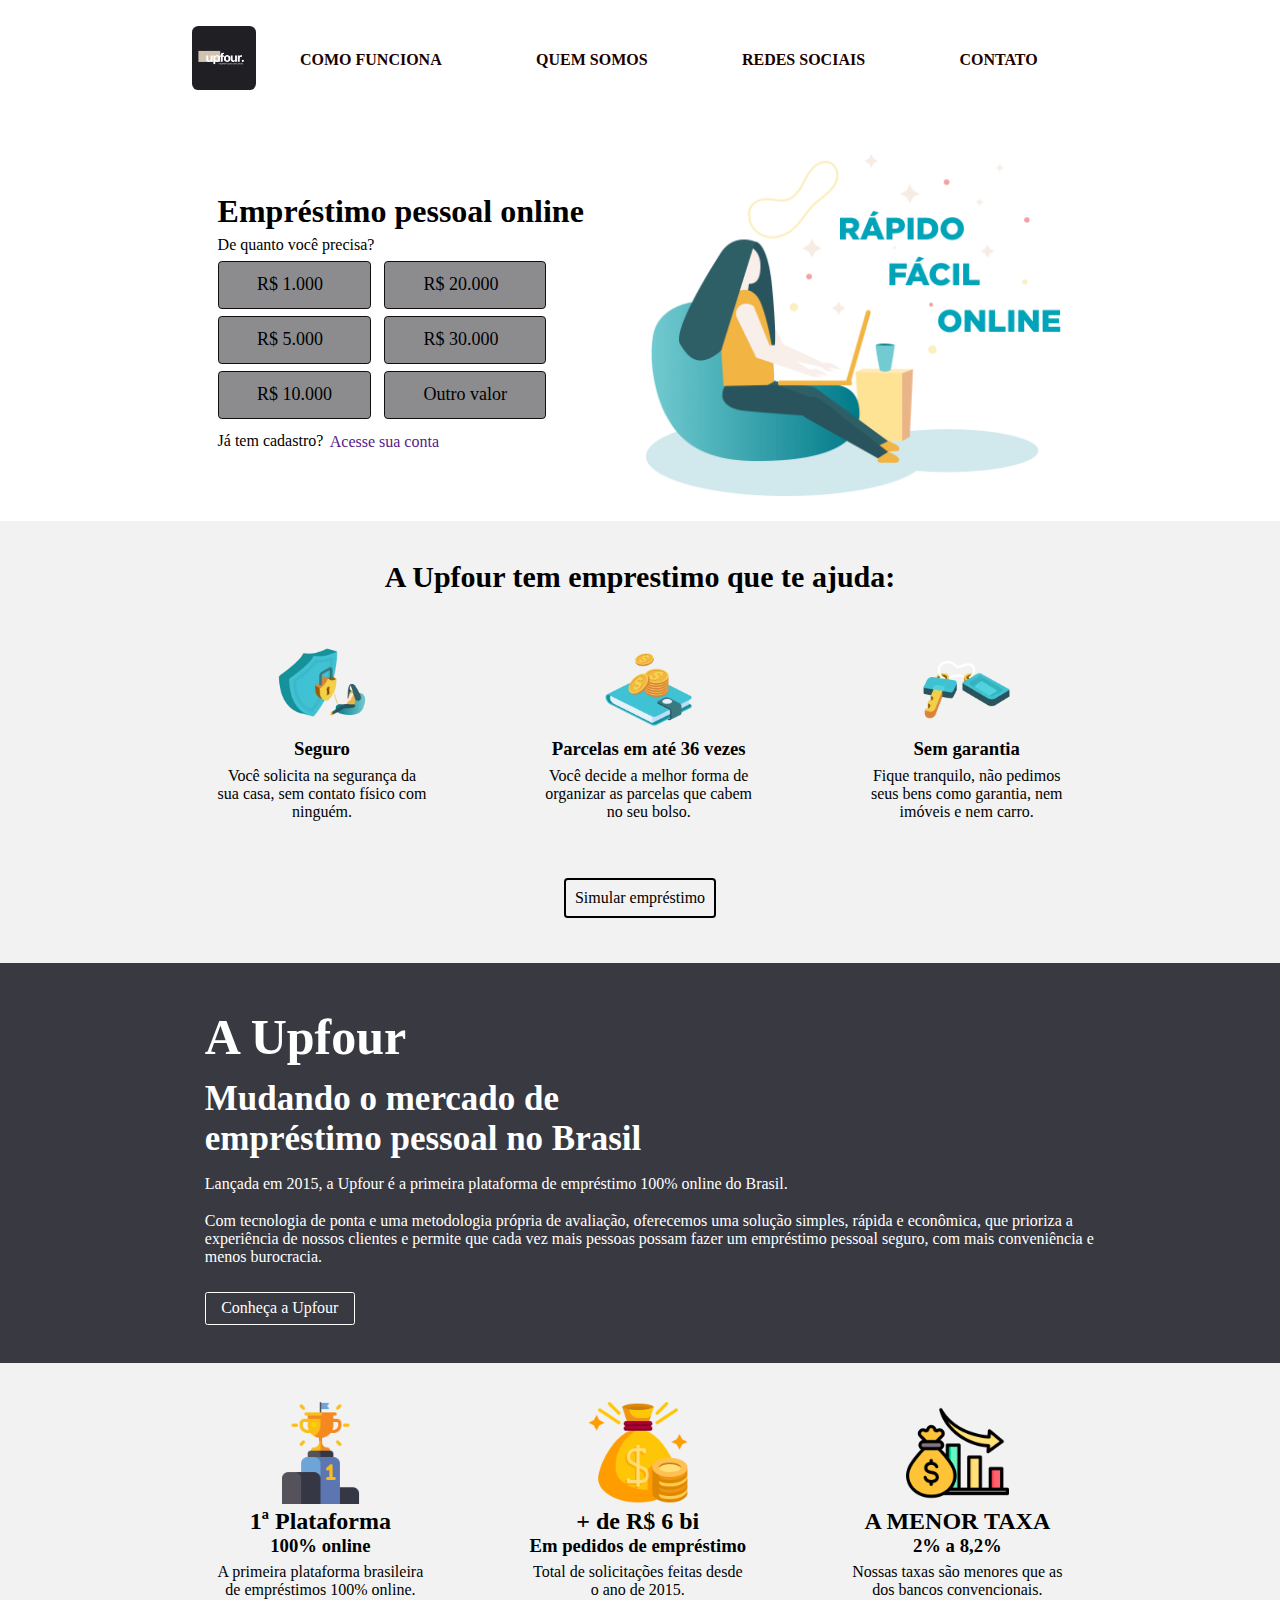
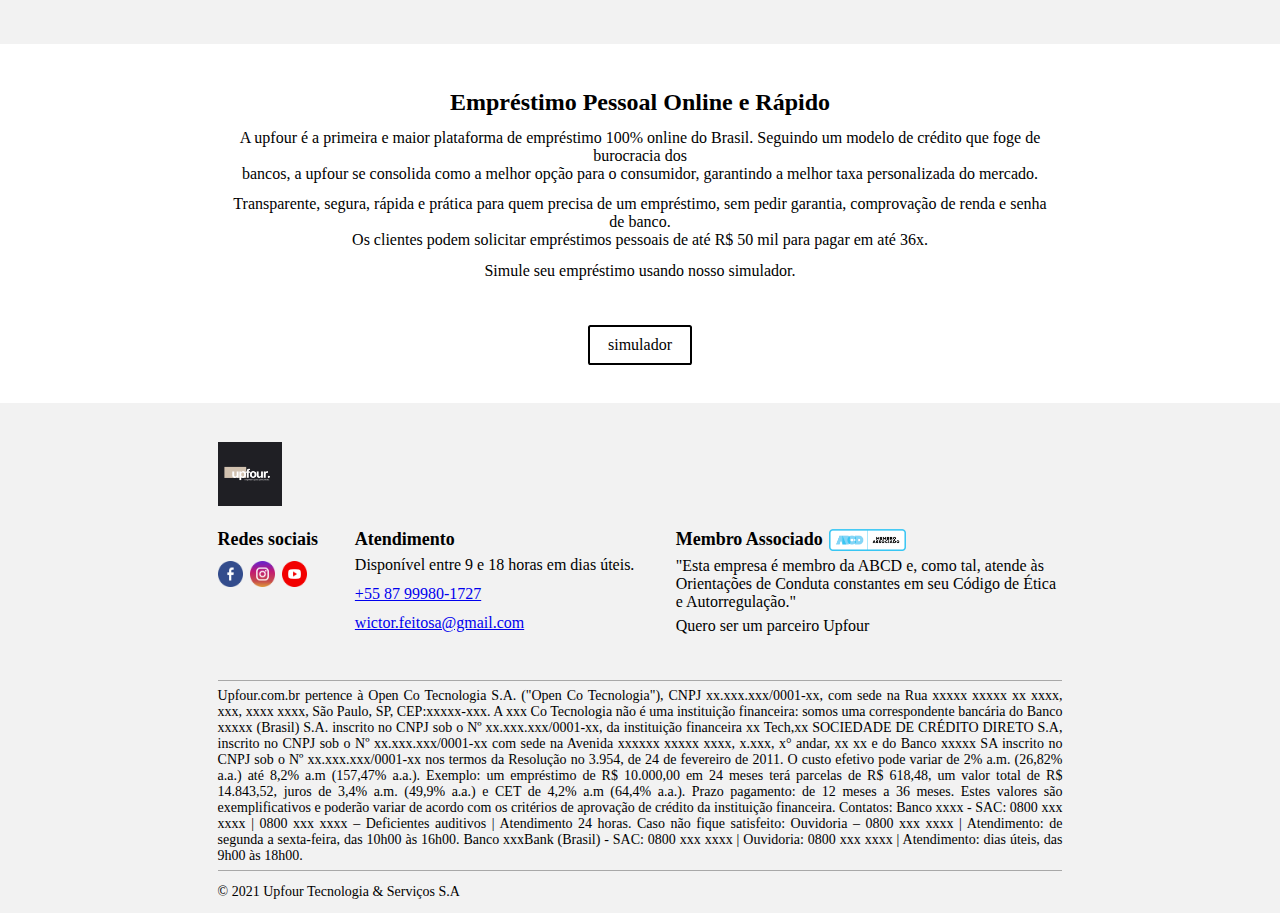
==== index.html @ 263d9474 "projeto landing-page, primeira página" ====
<!DOCTYPE html>
<html lang="pt-BR">
  <head>
    <meta charset="UTF-8" />
    <meta name="viewport" content="width=device-width, initial-scale=1.0" />
    <title>Document</title>
    <meta name="description" content="" />
    <!-- mostra quais as primeiras linhas que aparecem na busca pelos motores de busca -->
    <link rel="stylesheet" href="/css/index.css" />
  </head>

  <body>
    <header>
      <!-- cabeçalho -->
      <img src="/img/upfour.png" alt="Imagem da logo upfour" />
      <ul>
        <li><a href="">Como Funciona</a></li>
        <li><a href="">Quem Somos</a></li>
        <li><a href="">Redes Sociais</a></li>
        <li><a href="">Contato</a></li>
      </ul>
    </header>

    <!-- primeiro bloco -->
    <main>
      <div>
        <h1>Empréstimo pessoal online</h1>

        <p>De quanto você precisa?</p>

        <ul>
          <div>
            <li>R$ 1.000</li>
            <li>R$ 5.000</li>
            <li>R$ 10.000</li>
          </div>
          <div>
            <li>R$ 20.000</li>
            <li>R$ 30.000</li>
            <li>Outro valor</li>
          </div>
        </ul>
        <div class="tem-cadastro">
        <p>Já tem cadastro?</p>
        <a href="">Acesse sua conta</a>
      </div>

      </div>
      <img
        class="img-primeiro-bloco"
        src="/img/easy.png"
        alt="Moça sentada na frente do notebook"
      />
    </main>

    <!-- segundo bloco -->
    <div class="background-segundo-bloco">
      <h2>A Upfour tem emprestimo que te ajuda:</h2>
      <div class="segundo-bloco">
        <div>
          <img class="img-segundo-bloco" src="/img/seguro.webp" alt="Seguro" />
          <h3>Seguro</h3>
          <p>
            Você solicita na segurança da <br />
            sua casa, sem contato físico com <br />
            ninguém.
          </p>
        </div>

        <div>
          <img
            class="img-segundo-bloco"
            src="/img/parcelamento.webp"
            alt="Parelmaneto"
          />
          <h3>Parcelas em até 36 vezes</h3>
          <p>
            Você decide a melhor forma de <br />
            organizar as parcelas que cabem <br />
            no seu bolso.
          </p>
        </div>

        <div>
          <img
            class="img-segundo-bloco"
            src="/img/sem-garantia.webp"
            alt="Sem garantia"
          />
          <h3>Sem garantia</h3>
          <p>
            Fique tranquilo, não pedimos <br />
            seus bens como garantia, nem <br />
            imóveis e nem carro.
          </p>
        </div>
      </div>

      <div class="conteiner-simular-emprestimo">
        <p class="simular-emprestimo">Simular empréstimo</p>
      </div>
    </div>

    <!-- terceiro bloco -->
    <div class="background-terceiro-bloco">
      <div class="terceiro-bloco">
        <p class="titulo-terceiro-bloco">A Upfour</p>
        <h2>
          Mudando o mercado de <br />
          empréstimo pessoal no Brasil
        </h2>
        <p>
          Lançada em 2015, a Upfour é a primeira plataforma de empréstimo 100%
          online do Brasil.
        </p>
        <p>
          Com tecnologia de ponta e uma metodologia própria de avaliação,
          oferecemos uma solução simples, rápida e econômica, que prioriza a
          <br />
          experiência de nossos clientes e permite que cada vez mais pessoas
          possam fazer um empréstimo pessoal seguro, com mais conveniência e
          <br />
          menos burocracia.
        </p>
        <div class="conhececa-a-upfour">Conheça a Upfour</div>
      </div>
    </div>
    <!-- quarto bloco -->
    <div class="background-quarto-bloco">
      <div class="quarto-bloco">
        <div>
          <img class="img-quarto-bloco" src="/img/numero1.png" alt="Seguro" />
          <h2>1ª Plataforma</h2>
          <h3>100% online</h3>
          <p>
            A primeira plataforma brasileira <br />
            de empréstimos 100% online.
          </p>
        </div>

        <div>
          <img
            class="img-quarto-bloco"
            src="/img/dinheiro.png"
            alt="Parcelamento"
          />
          <h2>+ de R$ 6 bi</h2>
          <h3>Em pedidos de empréstimo</h3>
          <p>
            Total de solicitações feitas desde <br />
            o ano de 2015.
          </p>
        </div>

        <div>
          <img
            class="img-quarto-bloco"
            src="/img/menor-taxa.png"
            alt="Menor taxa"
          />
          <h2 class="menor-taxa">A menor taxa</h2>
          <h3>2% a 8,2%</h3>
          <p>
            Nossas taxas são menores que as <br />
            dos bancos convencionais.
          </p>
        </div>
      </div>
    </div>

    <!-- quinto bloco -->
    <div class="quinto-bloco">
      <h2>Empréstimo Pessoal Online e Rápido</h2>
      <p>
        A upfour é a primeira e maior plataforma de empréstimo 100% online do
        Brasil. Seguindo um modelo de crédito que foge de burocracia dos <br />
        bancos, a upfour se consolida como a melhor opção para o consumidor,
        garantindo a melhor taxa personalizada do mercado.
      </p>
      <p>
        Transparente, segura, rápida e prática para quem precisa de um
        empréstimo, sem pedir garantia, comprovação de renda e senha de banco.
        <br />
        Os clientes podem solicitar empréstimos pessoais de até R$ 50 mil para
        pagar em até 36x.
      </p>
      <p>Simule seu empréstimo usando nosso simulador.</p>
    </div>

    <div class="conteiner-simulador-quinto-bloco">
      <div class="simulador-quinto-bloco">simulador</div>
    </div>

    <!-- footer-->
    <footer>
      <div class="logo-sozinha">
        <img src="/img/upfour.png" alt="Logo-Upfour" />
      </div>
      <div class="conteiner-footer">
        <div class="redes-sociais">
          Redes sociais
          <nav>
            <a href="https://www.facebook.com/wictorfeitosa" target="blank"
              ><img src="/img/face-icon.png" alt="Facebook-img"
            /></a>
            <a href="https://www.instagram.com/wictorfeitosa/" target="blank"
              ><img src="/img/insta-icon.png" alt="Instagram-img"
            /></a>
            <a
              href="https://www.youtube.com/channel/UCQmct7AjQuO8314DEors5Pw"
              target="blank"
              ><img src="/img/youtube-icon.png" alt="Youtube-img"
            /></a>
          </nav>
        </div>

        <div>
          <div class="atendimento">Atendimento</div>
          <div>
            <p>Disponível entre 9 e 18 horas em dias úteis.</p>
            <nav>
              <a href="https://api.whatsapp.com/send?phone=5587999801727&text=Oi%2C%20quero%20falar%20com%20voc%C3%AA!" target="blank">+55 87 99980-1727</a>
              <a href="https://www.gmail.com" target="blank">wictor.feitosa@gmail.com</a>
            </nav>
          </div>
        </div>

        <div class="membro-associado">
          <div class="acbd">
            <div class="membro">Membro Associado</div>
            <img src="/img/abcd-logo.png" alt="ABCD-logo-associado" />
          </div>
          <p>
            "Esta empresa é membro da ABCD e, como tal, atende às <br />
            Orientações de Conduta constantes em seu Código de Ética <br />
            e Autorregulação."
          </p>
          <p>Quero ser um parceiro Upfour</p>
        </div>
      </div>

      <p class="footer-description">
        Upfour.com.br pertence à Open Co Tecnologia S.A. ("Open Co Tecnologia"),
        CNPJ xx.xxx.xxx/0001-xx, com sede na Rua xxxxx xxxxx xx xxxx, xxx, xxxx
        xxxx, São Paulo, SP, CEP:xxxxx-xxx. A xxx Co Tecnologia não é uma
        instituição financeira: somos uma correspondente bancária do Banco xxxxx
        (Brasil) S.A. inscrito no CNPJ sob o Nº xx.xxx.xxx/0001-xx, da
        instituição financeira xx Tech,xx SOCIEDADE DE CRÉDITO DIRETO S.A,
        inscrito no CNPJ sob o Nº xx.xxx.xxx/0001-xx com sede na Avenida xxxxxx
        xxxxx xxxx, x.xxx, x° andar, xx xx e do Banco xxxxx SA inscrito no CNPJ
        sob o Nº xx.xxx.xxx/0001-xx nos termos da Resolução no 3.954, de 24 de
        fevereiro de 2011. O custo efetivo pode variar de 2% a.m. (26,82% a.a.)
        até 8,2% a.m (157,47% a.a.). Exemplo: um empréstimo de R$ 10.000,00 em
        24 meses terá parcelas de R$ 618,48, um valor total de R$ 14.843,52,
        juros de 3,4% a.m. (49,9% a.a.) e CET de 4,2% a.m (64,4% a.a.). Prazo
        pagamento: de 12 meses a 36 meses. Estes valores são exemplificativos e
        poderão variar de acordo com os critérios de aprovação de crédito da
        instituição financeira. Contatos: Banco xxxx - SAC: 0800 xxx xxxx | 0800
        xxx xxxx – Deficientes auditivos | Atendimento 24 horas. Caso não fique
        satisfeito: Ouvidoria – 0800 xxx xxxx | Atendimento: de segunda a
        sexta-feira, das 10h00 às 16h00. Banco xxxBank (Brasil) - SAC: 0800 xxx
        xxxx | Ouvidoria: 0800 xxx xxxx | Atendimento: dias úteis, das 9h00 às
        18h00.
      </p>
      <p class="creditos">© 2021 Upfour Tecnologia & Serviços S.A</p>
    </footer>
    <script src="/js/index.js"></script>
  </body>
</html>
---- css/index.css ----
/* condições gerais */

* {
  margin: 0;
  padding: 0;
}

/* parte de cima da página */

header {
  display: flex;
  justify-content: space-between;
  align-items: center;
  margin-left: 15vw;
  margin-right: 15vw;
  margin-top: 2vw;
}

header ul {
  display: flex;
  justify-content: space-around;
  width: 100vw;
  list-style: none;
}

header img {
  width: 5vw;
  border-radius: 0.5vw;
}

header a {
  text-decoration: none;
  padding: 5px;
  text-transform: uppercase;
  color: rgb(27, 0, 0);
  font-weight: bolder;
}

header:hover {
  background-color: #8c8c8f;
  border-radius: 0.5vw;
  transition-duration: 0.3s;
  box-shadow: 0 2px rgb(27, 0, 0);
}

header a:hover {
  color: white;
  transition-duration: 0.3s;
}

/* primeiro bloco */

main {
  display: flex;
  justify-content: space-between;
  align-items: center;
  margin-left: 17vw;
  margin-right: 17vw;
  margin-top: 5vw;
}

main ul {
  display: flex;
  list-style: none;
}

main li {
  border: 1px solid rgb(19, 15, 15);
  background-color: #8c8c8f;
  padding: 1vw 3vw;
  margin-bottom: 0.5vw;
  margin-right: 1vw;
  border-radius: 0.3vw;
  font-size: 18px;
}

main li:hover {
  color: white;
  background-color: #323841;
  border-radius: .7vw;
  box-shadow: 0 1px rgb(27, 0, 0);
  transition-duration: 0.3s;  
}

main h1 {
  margin-bottom: 0.5vw;
}

main p {
  margin-bottom: 0.5vw;
}

main a {
  text-decoration: none;
}

.tem-cadastro , main p{
  display: flex;  
  margin-left: 0;
}

.img-primeiro-bloco {
  width: auto;
  height: 38vh;
}

/* segundo bloco */

.background-segundo-bloco {
  background-color: #f2f2f2;
  padding-top: 3vw;
  padding-bottom: 3vw;
  margin-top: 2vw;
}

.background-segundo-bloco h2 {
  font-size: 30px;
  display: flex;
  justify-content: center;
  margin-bottom: 4vw;
}

.segundo-bloco {
  display: flex;
  justify-content: space-between;
  align-items: center;
  text-align: center;
  margin-left: 16vw;
  margin-right: 16vw;
}

.img-segundo-bloco {
  width: 7vw;
  height: auto;
}

.segundo-bloco p {
  padding: 0 0.5vw;
}

.conteiner-simular-emprestimo {
  display: flex;
  justify-content: center;
  margin-top: 2vw;
}

.simular-emprestimo {
  border-radius: 0.3vw;
  border: 2px solid black;
  padding: 0.7vw;
  margin-top: 2vw;
}

.simular-emprestimo:hover {
  background-color: #323841;
  transition-duration: 0.3s;
  color: white; 
}

/* terceiro bloco */

.background-terceiro-bloco {
  background-color: #393941;
  color: white;
  padding-top: 3vw;
  padding-bottom: 3vw;
}

.terceiro-bloco {
  display: flex;
  flex-direction: column;
  margin-left: 16vw;
}

.titulo-terceiro-bloco {
  font-size: 50px;
  font-weight: 600;
  margin-bottom: 0.8vw;
}

.terceiro-bloco h2 {
  font-size: 35px;
  margin-bottom: 0.8vw;
}

.terceiro-bloco p {
  margin-bottom: 1vw;
  margin-left: 0;
}

.conhececa-a-upfour {
  display: flex;
  width: fit-content;
  border-radius: 0.2vw;
  border: 1px solid white;
  padding: 0.5vw 1.2vw;
  margin-top: 1vw;
}

.conhececa-a-upfour:hover {
  background-color: #1f1f24;
  transition-duration: 0.3s;
}

/* quarto bloco */

.background-quarto-bloco {
  background-color: #f2f2f2;
  padding-top: 3vw;
  padding-bottom: 3vw;
}

.quarto-bloco {
  display: flex;
  justify-content: space-between;
  text-align: center;
  margin-left: 16vw;
  margin-right: 16vw;
}

.quarto-bloco p {
  padding: 0 0.5vw;
}

.img-quarto-bloco {
  width: 8vw;
  height: auto;
}

.menor-taxa {
  text-transform: uppercase;
}

/* quinto bloco */

.quinto-bloco {
  display: flex;
  flex-direction: column;
  text-align: center;
  margin-top: 3vw;
  margin-bottom: 3vw;
  margin-left: 17vw;
  margin-right: 17vw;
}

.quinto-bloco h2,
p {
  margin: 0.5vw;
}

.conteiner-simulador-quinto-bloco {
  display: flex;
  justify-content: center;
}

.simulador-quinto-bloco {
  border-radius: 0.2vw;
  border: 2px solid black;
  padding: 0.7vw 1.4vw;
  margin-bottom: 3vw;
}

.simulador-quinto-bloco:hover {
  background-color: #323841;
  transition-duration: 0.3s;
  color: white;
}

/* footer */

footer {
  background-color: #f2f2f2;
}

.redes-sociais, .atendimento, .membro {
  font-size: 18px;
  font-weight: 550;
}


.redes-sociais nav, a {
  display: flex;
  margin: .3vw .5vw 0 0;  
}

footer img{
 width: 2vw;
 height: auto;
}

footer p {
margin-left: 0;
} 

.logo-sozinha img {
 width: 5vw;
 margin-top: 3vw;
 margin-left: 17vw;
 margin-bottom: 1.5vw;
}


.conteiner-footer {
  display: flex;
  justify-content: space-between;
  margin-left: 17vw;
  margin-right: 17vw;
}

.atendimento nav, a {
  display: flex;
  flex-direction: column;
  padding: .3vw 0;
}

.acbd {
  display: flex; 
}

.membro-associado img {
  margin-left: .5vw;
  width: 6vw;
  height: auto;
}

.footer-description {
  margin: 3vw 17vw 1vw 17vw;
  text-align: justify;
  border-top: 1px solid rgb(168, 168, 168);
  border-bottom: 1px solid rgb(168, 168, 168);
  padding: .5vw 0;
  
} 

.creditos {
  padding-left: 17vw;
  padding-bottom: 1vw;
}

.footer-description, .creditos {
  font-size: 14px;
}
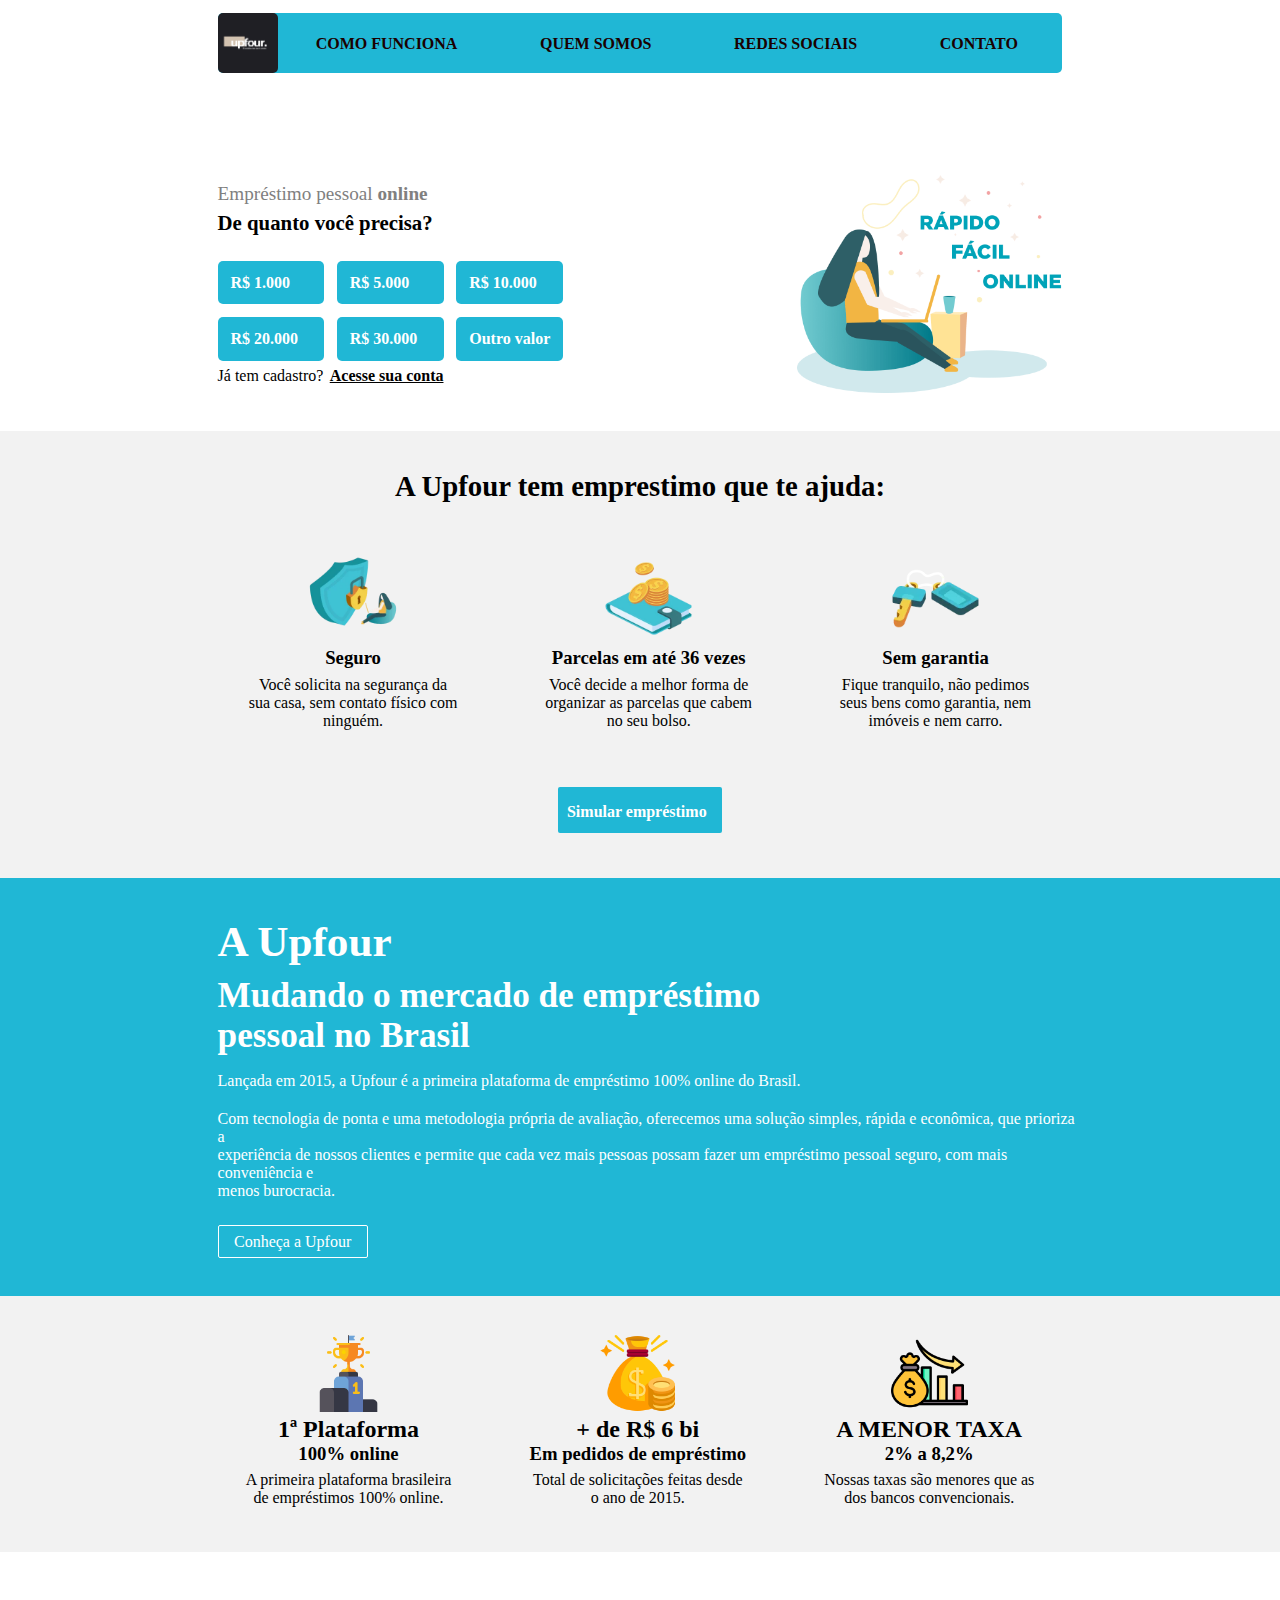
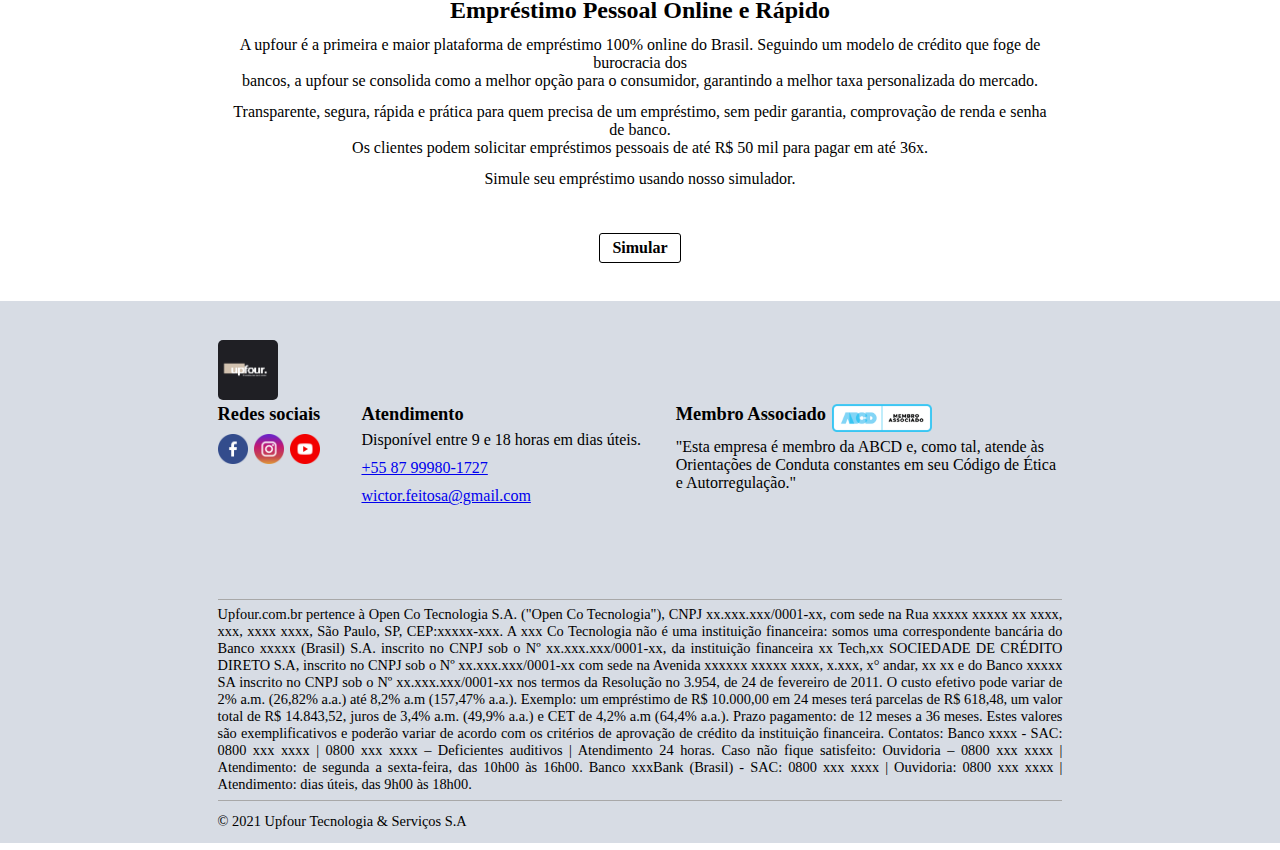
==== commit d781377c: "atualizações de responsividade e ajustes de tamanho na página inicial" ====
--- a/index.html
+++ b/index.html
@@ -10,41 +10,40 @@
   </head>
 
   <body>
-    <header>
-      <!-- cabeçalho -->
-      <img src="/img/upfour.png" alt="Imagem da logo upfour" />
+    <!-- cabeçalho -->
+    <header>    
+     
+      <img src="/img/upfour.png" alt="Imagem da logo upfour" />    
       <ul>
-        <li><a href="">Como Funciona</a></li>
+        <li><a href="/html/como-funciona.html">Como Funciona</a></li>
         <li><a href="">Quem Somos</a></li>
         <li><a href="">Redes Sociais</a></li>
         <li><a href="">Contato</a></li>
       </ul>
+   
     </header>
 
     <!-- primeiro bloco -->
     <main>
-      <div>
-        <h1>Empréstimo pessoal online</h1>
-
-        <p>De quanto você precisa?</p>
+      <div class="espaco-lista-img">
+        <p class="emprestimo-pessoal">
+          Empréstimo pessoal <strong>online</strong>
+        </p>
+        <p class="quanto-precisa">De quanto você precisa?</p>
 
         <ul>
-          <div>
-            <li>R$ 1.000</li>
-            <li>R$ 5.000</li>
-            <li>R$ 10.000</li>
-          </div>
-          <div>
-            <li>R$ 20.000</li>
-            <li>R$ 30.000</li>
-            <li>Outro valor</li>
-          </div>
+          <li><a href="">R$ 1.000</a></li>
+          <li><a href="">R$ 5.000</a></li>
+          <li><a href="">R$ 10.000</a></li>
+          <li><a href="">R$ 20.000</a></li>
+          <li><a href="">R$ 30.000</a></li>
+          <li><a href="">Outro valor</a></li>
         </ul>
+
         <div class="tem-cadastro">
-        <p>Já tem cadastro?</p>
-        <a href="">Acesse sua conta</a>
-      </div>
-
+          <p>Já tem cadastro?</p>
+          <a href="">Acesse sua conta</a>
+        </div>
       </div>
       <img
         class="img-primeiro-bloco"
@@ -96,18 +95,18 @@
         </div>
       </div>
 
-      <div class="conteiner-simular-emprestimo">
-        <p class="simular-emprestimo">Simular empréstimo</p>
+      <div class="simular-emprestimo">
+        <p><a href="">Simular empréstimo</a></p>
       </div>
     </div>
 
     <!-- terceiro bloco -->
     <div class="background-terceiro-bloco">
       <div class="terceiro-bloco">
-        <p class="titulo-terceiro-bloco">A Upfour</p>
+        <h1 class="titulo-terceiro-bloco">A Upfour</h1>
         <h2>
-          Mudando o mercado de <br />
-          empréstimo pessoal no Brasil
+          Mudando o mercado de
+          empréstimo<br> pessoal no Brasil
         </h2>
         <p>
           Lançada em 2015, a Upfour é a primeira plataforma de empréstimo 100%
@@ -122,7 +121,9 @@
           <br />
           menos burocracia.
         </p>
-        <div class="conhececa-a-upfour">Conheça a Upfour</div>
+        <div class="conhececa-a-upfour">
+          <a href="">Conheça a Upfour</a>
+        </div>
       </div>
     </div>
     <!-- quarto bloco -->
@@ -188,11 +189,12 @@
     </div>
 
     <div class="conteiner-simulador-quinto-bloco">
-      <div class="simulador-quinto-bloco">simulador</div>
+      <div class="simulador-quinto-bloco"><a href="">Simular</a></div>
     </div>
 
     <!-- footer-->
     <footer>
+      <div>
       <div class="logo-sozinha">
         <img src="/img/upfour.png" alt="Logo-Upfour" />
       </div>
@@ -206,7 +208,7 @@
             <a href="https://www.instagram.com/wictorfeitosa/" target="blank"
               ><img src="/img/insta-icon.png" alt="Instagram-img"
             /></a>
-            <a
+            <a class="espaco-entre-itens-footer"
               href="https://www.youtube.com/channel/UCQmct7AjQuO8314DEors5Pw"
               target="blank"
               ><img src="/img/youtube-icon.png" alt="Youtube-img"
@@ -214,13 +216,19 @@
           </nav>
         </div>
 
-        <div>
+        <div class="conteiner-atendimento">
           <div class="atendimento">Atendimento</div>
           <div>
             <p>Disponível entre 9 e 18 horas em dias úteis.</p>
             <nav>
-              <a href="https://api.whatsapp.com/send?phone=5587999801727&text=Oi%2C%20quero%20falar%20com%20voc%C3%AA!" target="blank">+55 87 99980-1727</a>
-              <a href="https://www.gmail.com" target="blank">wictor.feitosa@gmail.com</a>
+              <a
+                href="https://api.whatsapp.com/send?phone=5587999801727&text=Oi%2C%20quero%20falar%20com%20voc%C3%AA!"
+                target="blank"
+                >+55 87 99980-1727</a
+              >
+              <a class="espaco-entre-itens-footer" href="https://www.gmail.com" target="blank"
+                >wictor.feitosa@gmail.com</a
+              >
             </nav>
           </div>
         </div>
@@ -235,7 +243,7 @@
             Orientações de Conduta constantes em seu Código de Ética <br />
             e Autorregulação."
           </p>
-          <p>Quero ser um parceiro Upfour</p>
+
         </div>
       </div>
 
--- a/css/index.css
+++ b/css/index.css
@@ -5,42 +5,45 @@
   padding: 0;
 }
 
-/* parte de cima da página */
+/* header*/
 
 header {
+  background-color: #20b7d5;
+  border-radius: 5px;
   display: flex;
   justify-content: space-between;
   align-items: center;
-  margin-left: 15vw;
-  margin-right: 15vw;
-  margin-top: 2vw;
+  margin-left: 17vw;
+  margin-top: 1vw;
+  margin-right: 17vw;
 }
 
 header ul {
   display: flex;
+  flex-wrap: wrap;
   justify-content: space-around;
   width: 100vw;
   list-style: none;
 }
 
 header img {
-  width: 5vw;
-  border-radius: 0.5vw;
+  width: 60px;
+  border-radius: 5px;
 }
 
 header a {
   text-decoration: none;
-  padding: 5px;
+  padding: 1vw;
   text-transform: uppercase;
   color: rgb(27, 0, 0);
-  font-weight: bolder;
+  font-weight: 600;
 }
 
 header:hover {
-  background-color: #8c8c8f;
-  border-radius: 0.5vw;
+  background-color: #1895a7;
+  border-radius: 5px;
+  box-shadow: 1px 1px rgb(27, 0, 0);
   transition-duration: 0.3s;
-  box-shadow: 0 2px rgb(27, 0, 0);
 }
 
 header a:hover {
@@ -54,54 +57,95 @@
   display: flex;
   justify-content: space-between;
   align-items: center;
+  padding-top: 46px;
+  padding-top: 8vw;
   margin-left: 17vw;
   margin-right: 17vw;
-  margin-top: 5vw;
+  margin-bottom: 3vw;
+}
+
+.espaco-lista-img {
+  display: flex;
+  flex-direction: column;
 }
 
 main ul {
-  display: flex;
+  display: grid;
+  grid-template-columns: repeat(3, 1fr);
+  grid-template-rows: repeat(2, 1fr);
+  grid-gap: 1vw;
   list-style: none;
+  /* width: 100%;  
+  display: flex;
+  list-style: none; 
+  flex-wrap: wrap; 
+  text-align: center;  */
+  text-align: center;
 }
 
 main li {
-  border: 1px solid rgb(19, 15, 15);
-  background-color: #8c8c8f;
-  padding: 1vw 3vw;
-  margin-bottom: 0.5vw;
-  margin-right: 1vw;
-  border-radius: 0.3vw;
-  font-size: 18px;
-}
-
-main li:hover {
+  /* flex: 1; */
+  background-color: #20b7d5;
+  color: black;
+  border-radius: 5px;
+  font-size: 1em;
+  font-weight: 600;
+}
+
+main li > a {
+  margin: 0;
+  display: flex;
+  text-align: center;
+  padding: 1vw 1vw;
+  text-decoration: none;
   color: white;
-  background-color: #323841;
-  border-radius: .7vw;
-  box-shadow: 0 1px rgb(27, 0, 0);
-  transition-duration: 0.3s;  
-}
-
-main h1 {
-  margin-bottom: 0.5vw;
-}
-
-main p {
-  margin-bottom: 0.5vw;
-}
-
-main a {
-  text-decoration: none;
-}
-
-.tem-cadastro , main p{
-  display: flex;  
+}
+
+.emprestimo-pessoal {
+  color: gray;
+  font-size: 1.2em;
+  font-style: normal;
   margin-left: 0;
+}
+
+.quanto-precisa {
+  margin-bottom: 2vw;
+  font-size: 1.3em;
+  font-weight: 800;
+  margin-left: 0;
+}
+
+.tem-cadastro {
+  align-items: center;
+  display: flex;
+  font-size: 1em;
+}
+
+.tem-cadastro p {
+  margin-left: 0;
+}
+
+.tem-cadastro a {
+  text-decoration: underline;
+  font-weight: 600;
+  color: black;
+  padding-top: 0;
 }
 
 .img-primeiro-bloco {
   width: auto;
-  height: 38vh;
+  height: 17vw;
+}
+
+.quanto-precisa {
+  padding-bottom: 2vw;
+  margin: 0;
+}
+
+main li:hover {
+  background-color: #1895a7;
+  box-shadow: 1px 1px rgb(27, 0, 0);
+  transition-duration: 0.3s;
 }
 
 /* segundo bloco */
@@ -114,15 +158,18 @@
 }
 
 .background-segundo-bloco h2 {
-  font-size: 30px;
-  display: flex;
+  font-size: 1.8em;
+  display: flex;
+  margin-left: 17vw;
+  margin-right: 17vw;
   justify-content: center;
   margin-bottom: 4vw;
 }
 
 .segundo-bloco {
   display: flex;
-  justify-content: space-between;
+  justify-content: space-around;
+  flex-wrap: wrap;
   align-items: center;
   text-align: center;
   margin-left: 16vw;
@@ -138,29 +185,40 @@
   padding: 0 0.5vw;
 }
 
-.conteiner-simular-emprestimo {
+.simular-emprestimo {
   display: flex;
   justify-content: center;
   margin-top: 2vw;
 }
 
-.simular-emprestimo {
-  border-radius: 0.3vw;
-  border: 2px solid black;
+.simular-emprestimo p {
+  background-color: #20b7d5;
+  border-radius: 2px;
   padding: 0.7vw;
   margin-top: 2vw;
 }
 
-.simular-emprestimo:hover {
-  background-color: #323841;
+.simular-emprestimo > p a {
+  color: white;
+  text-decoration: none;
+  font-weight: 600;
+}
+
+.simular-emprestimo p:hover {
+  background-color: #1895a7;
+  box-shadow: 1px 1px rgb(27, 0, 0);
   transition-duration: 0.3s;
-  color: white; 
+}
+
+.simular-emprestimo a:hover {
+  color: white;
+  transition-duration: 0.3s;
 }
 
 /* terceiro bloco */
 
 .background-terceiro-bloco {
-  background-color: #393941;
+  background-color: #20b7d5;
   color: white;
   padding-top: 3vw;
   padding-bottom: 3vw;
@@ -169,36 +227,47 @@
 .terceiro-bloco {
   display: flex;
   flex-direction: column;
-  margin-left: 16vw;
+  margin-left: 17vw;
 }
 
 .titulo-terceiro-bloco {
-  font-size: 50px;
+  margin-right: 16vw;
+  font-size: 2.7rem;
   font-weight: 600;
   margin-bottom: 0.8vw;
 }
 
 .terceiro-bloco h2 {
-  font-size: 35px;
+  margin-right: 16vw;
+  font-size: 2.2rem;
   margin-bottom: 0.8vw;
 }
 
 .terceiro-bloco p {
   margin-bottom: 1vw;
   margin-left: 0;
+  margin-right: 16vw;
 }
 
 .conhececa-a-upfour {
   display: flex;
   width: fit-content;
-  border-radius: 0.2vw;
+  border-radius: 2px;
   border: 1px solid white;
   padding: 0.5vw 1.2vw;
   margin-top: 1vw;
 }
 
+.conhececa-a-upfour a {
+  margin: 0;
+  padding: 0;
+  color: white;
+  text-decoration: none;
+}
+
 .conhececa-a-upfour:hover {
-  background-color: #1f1f24;
+  background-color: #1895a7;
+  box-shadow: 1px 1px rgb(27, 0, 0);
   transition-duration: 0.3s;
 }
 
@@ -212,7 +281,8 @@
 
 .quarto-bloco {
   display: flex;
-  justify-content: space-between;
+  justify-content: space-around;
+  flex-wrap: wrap;
   text-align: center;
   margin-left: 16vw;
   margin-right: 16vw;
@@ -223,7 +293,7 @@
 }
 
 .img-quarto-bloco {
-  width: 8vw;
+  width: 6vw;
   height: auto;
 }
 
@@ -254,14 +324,28 @@
 }
 
 .simulador-quinto-bloco {
-  border-radius: 0.2vw;
-  border: 2px solid black;
-  padding: 0.7vw 1.4vw;
+  border-radius: 3px;
+  border: 1px solid black;
+  padding: 0;
   margin-bottom: 3vw;
 }
 
+.simulador-quinto-bloco a {
+  text-decoration: none;
+  font-weight: bold;
+  padding: 0.4vw 1vw;
+  margin: 0;
+  color: black;
+}
+
+.simulador-quinto-bloco a:hover {
+  color: white;
+  transition-duration: 0.3s;
+}
+
 .simulador-quinto-bloco:hover {
-  background-color: #323841;
+  background-color: #1895a7;
+  box-shadow: 1px 1px rgb(27, 0, 0);
   transition-duration: 0.3s;
   color: white;
 }
@@ -269,74 +353,355 @@
 /* footer */
 
 footer {
-  background-color: #f2f2f2;
-}
-
-.redes-sociais, .atendimento, .membro {
-  font-size: 18px;
-  font-weight: 550;
-}
-
-
-.redes-sociais nav, a {
-  display: flex;
-  margin: .3vw .5vw 0 0;  
-}
-
-footer img{
- width: 2vw;
- height: auto;
+  background-color: #d7dce4;
+}
+
+.redes-sociais,
+.atendimento,
+.membro {
+  font-size: 1.15rem;
+  font-weight: 600;
+}
+
+.redes-sociais {
+  margin-right: 1vw;
+  margin-bottom: 3vw;
+}
+
+
+.conteiner-atendimento {  
+  margin-right: 1vw;
+  margin-bottom: 3vw;
+}
+
+.redes-sociais nav,
+a {
+  display: flex;
+  width: max-content;
+  margin: 0.2vw 0.5vw 0 0;
+}
+
+footer img {
+  width: 30px;
+  height: auto;
 }
 
 footer p {
-margin-left: 0;
-} 
+  margin-left: 0;
+}
 
 .logo-sozinha img {
- width: 5vw;
- margin-top: 3vw;
- margin-left: 17vw;
- margin-bottom: 1.5vw;
-}
-
+  border-radius: 5px;
+  width: 60px;
+  margin-top: 3vw;
+  margin-left: 17vw;
+}
 
 .conteiner-footer {
   display: flex;
   justify-content: space-between;
+  margin-bottom: 4vw;
+  flex-wrap: wrap;
   margin-left: 17vw;
   margin-right: 17vw;
 }
 
-.atendimento nav, a {
+.atendimento nav,
+a {
   display: flex;
   flex-direction: column;
-  padding: .3vw 0;
-}
+  padding: 0.3vw 0;
+}
+
 
 .acbd {
-  display: flex; 
-}
+  display: flex;
+}
+
 
 .membro-associado img {
-  margin-left: .5vw;
-  width: 6vw;
+  margin-left: 0.5vw;
+  width: 100px;
   height: auto;
 }
 
 .footer-description {
-  margin: 3vw 17vw 1vw 17vw;
+  margin: 0vw 17vw 1vw 17vw;
   text-align: justify;
   border-top: 1px solid rgb(168, 168, 168);
   border-bottom: 1px solid rgb(168, 168, 168);
-  padding: .5vw 0;
-  
-} 
+  padding: 0.5vw 0;
+}
 
 .creditos {
   padding-left: 17vw;
   padding-bottom: 1vw;
 }
 
-.footer-description, .creditos {
-  font-size: 14px;
-}+.footer-description,
+.creditos {
+  font-size: 0.9rem;
+}
+
+/* Media Queries */
+
+@media screen and (min-device-width: 320px) and (max-device-width: 480px) {
+  /* header */
+
+  header {
+    margin-left: 5vw;
+    margin-right: 5vw;
+    margin-top: 0; 
+    height: 30vw;    
+    background-color: #20b7d5;
+  }
+
+  header ul  {
+    flex-wrap: wrap;
+    align-items: center;
+    height: auto;    
+  }
+
+  header a {
+    font-size: 1em;
+  }
+
+  header img {
+    width: 30vw;
+  }
+
+  /* primeiro bloco */
+
+  main {    
+    display: flex;
+    text-align: center;
+    margin-left: 5vw;
+    margin-right: 5vw;
+  }
+
+  .img-primeiro-bloco {
+    width: 1px;
+    opacity: 0;
+  }
+
+  main li > a {
+    margin: 0;
+    display: flex;
+    text-align: center;
+    padding: 2vw 2vw;
+    text-decoration: none;
+    color: white;
+  }
+
+  main ul {
+    display: flex;
+    flex-direction: column;
+    width: 90vw;
+    /* display: grid;
+    grid-template-columns: repeat(3, 1fr);
+    grid-template-rows: repeat(2, 1fr);
+    grid-gap: 1vw;
+    list-style: none; */
+    /* width: 100%;  
+    display: flex;
+    list-style: none; 
+    flex-wrap: wrap; 
+    text-align: center;  */
+  }
+
+  main li a {
+    text-align: center;
+    width: 100%;
+  }
+
+  .quanto-precisa {
+    margin-bottom: 3vw;
+  }
+
+  .tem-cadastro {
+    margin-top: 2vw;
+    margin-bottom: 4vw;
+  }
+
+  /* segundo bloco */
+
+  .background-segundo-bloco h2 {
+    text-align: center;
+    margin-left: 5vw;
+    margin-right: 5vw;
+  }
+
+  .img-segundo-bloco {
+    width: 31vw;
+    height: auto;
+  }
+
+  .segundo-bloco {
+    margin-left: 5vw;
+    margin-right: 5vw;
+  }
+
+  .simular-emprestimo{
+    margin-bottom: 4vw;    
+  }
+
+  .simular-emprestimo p {  
+   
+    padding: 2vw;
+  }
+
+  /* terceiro bloco */
+
+  .terceiro-bloco {    
+    margin-left: 5vw;
+    margin-right: 5vw;
+    margin-bottom: 4vw;
+  }
+
+  .titulo-terceiro-bloco {       
+    text-align: center;    
+    font-size: 2.5rem;
+    width: 90vw;   
+    margin-right: 5vw;
+  }
+
+  .terceiro-bloco > p {
+    text-align: left;
+    margin-right: 0;
+    width: 90vw;
+  }
+
+  .terceiro-bloco h2 {
+    font-size: 1.5em;
+  width: 90vw;   
+  text-align: center;
+    margin-bottom: 1vw;   
+  }
+  .conhececa-a-upfour{  
+    width: 90vw;
+    padding: 0;
+    justify-content: center;
+    border: 0;
+  }
+
+  
+  .conhececa-a-upfour a {
+    margin: 0;
+    padding: 0;
+    color: white;
+    text-decoration: none;
+    border: 1px solid white;
+    padding: 2vw;
+  }
+  
+  .conhececa-a-upfour:hover {
+    background-color:#20b7d5;
+    box-shadow:  0px 0px 0px;  
+  }
+
+  /* quarto bloco */
+
+  .quarto-bloco{
+    margin-top: 4vw;
+  }
+
+  .img-quarto-bloco {
+    width: 31vw;
+    height: auto;
+  }
+
+  .quarto-bloco p {
+    margin-bottom: 4vw;
+  }
+
+  /* quinto bloco */
+
+  .quinto-bloco {
+    margin-left: 0;
+    margin-right: 0;
+  }
+
+  .quinto-bloco p {
+    text-align: justify;
+  }
+
+  /* quinto bloco */
+
+.quinto-bloco > h2 {
+  margin-bottom: 2vw;
+}
+
+  .quinto-bloco {
+    margin-top: 4vw;
+    margin-left: 5vw;
+    margin-right: 5vw;      
+  }
+
+  .quinto-bloco > p {
+    margin-top: 1vw;
+  }
+
+  .simulador-quinto-bloco {
+    margin-bottom: 7vw;
+  }
+
+  .simulador-quinto-bloco a {
+    text-decoration: none;
+    font-weight: bold;
+    padding: 2vw 2vw;    
+    color: black;
+  }
+
+  /* footer */
+
+  footer{
+    padding-top: 4vw;
+  }
+  
+  .creditos {   
+    padding: 0;
+    text-align: center;
+    margin-top: 2vw;
+    padding-bottom: 2vw;
+
+  }
+
+  .logo-sozinha {    
+    display: flex;
+    align-items: center;
+    justify-content: center;
+    padding-bottom: 2vw;
+  }
+
+  .logo-sozinha img {
+    width: 25vw;  
+    margin-left: 0;
+  }
+
+  .conteiner-footer {
+    margin-left: 5vw;
+    margin-right: 5vw;
+    display: flex;    
+  }
+
+  .conteiner-atendimento { 
+    margin-bottom: 7vw;
+  }
+
+  .redes-sociais {
+   margin-bottom: 7vw;
+  }
+
+  .footer-description {
+    margin-left: 5vw;
+    margin-right: 5vw;
+  }
+
+ 
+  .redes-sociais{
+    padding: 0;
+  }
+  
+
+
+}
